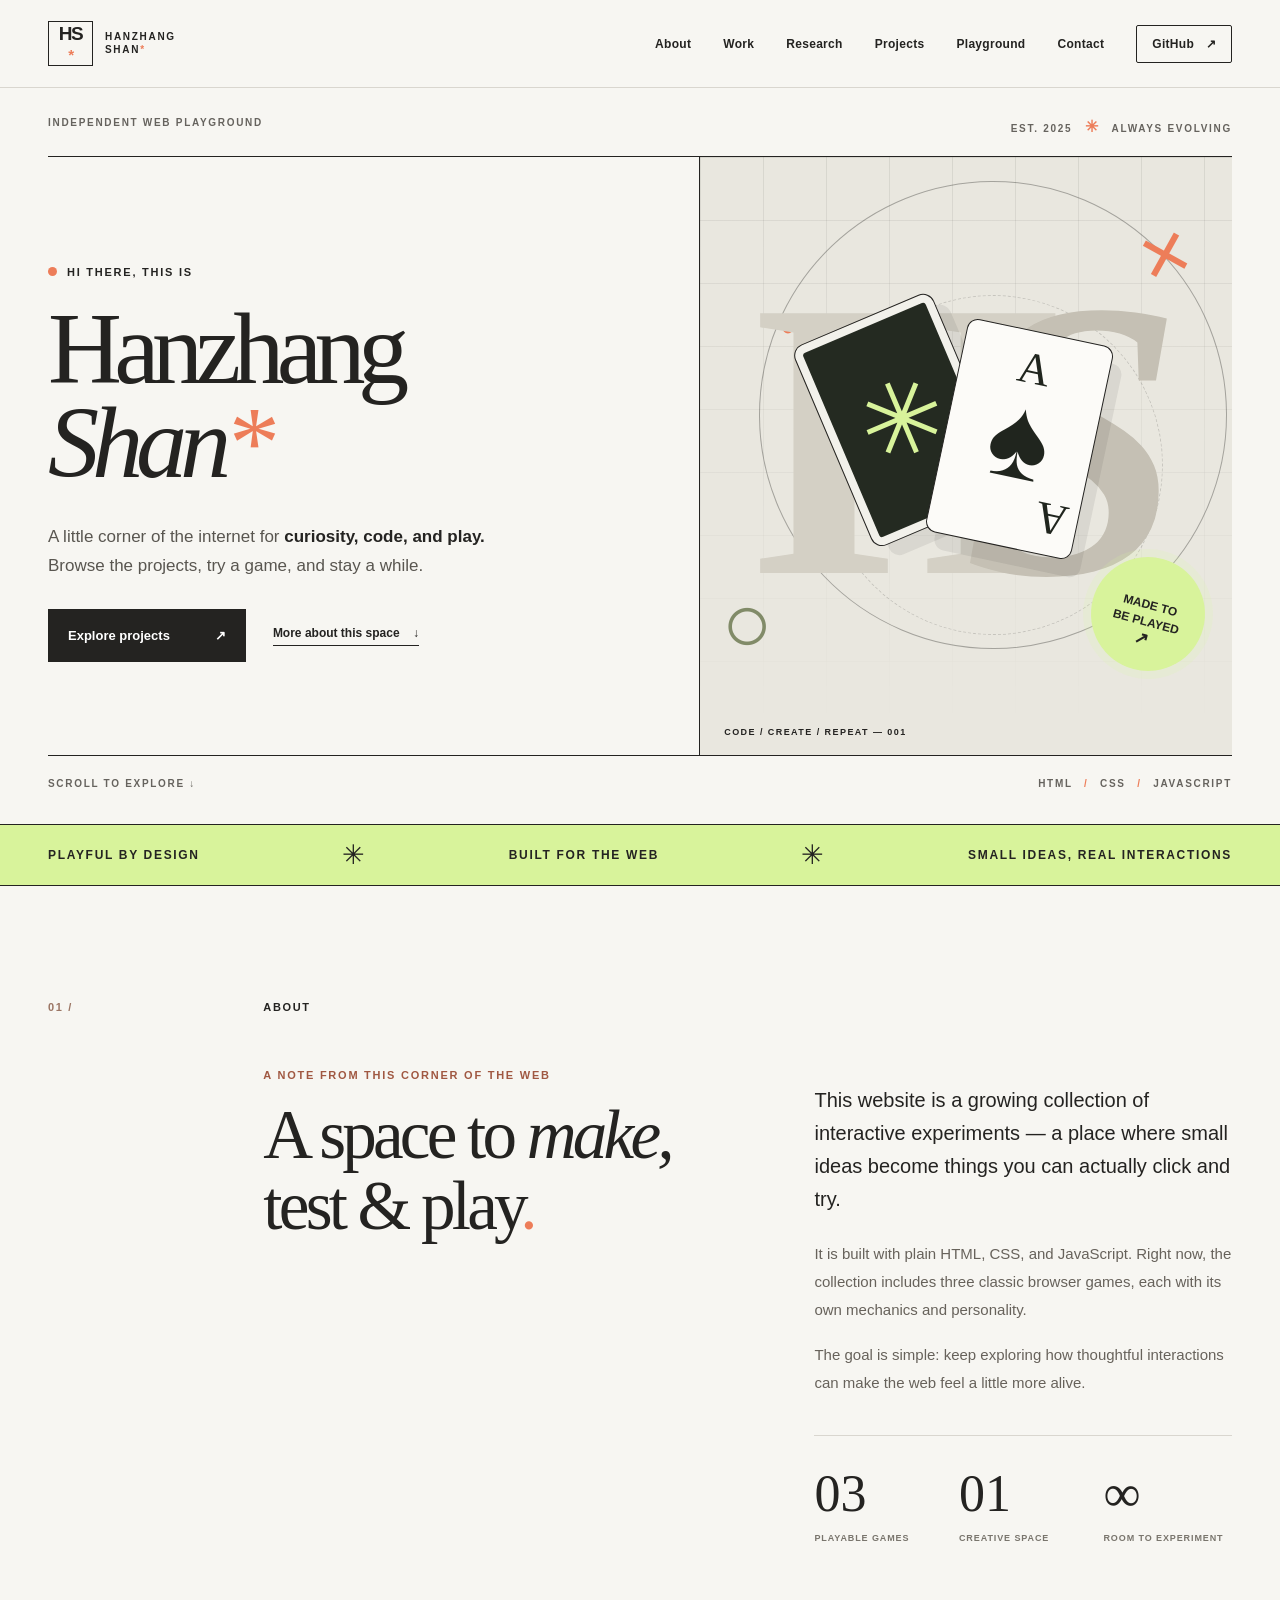
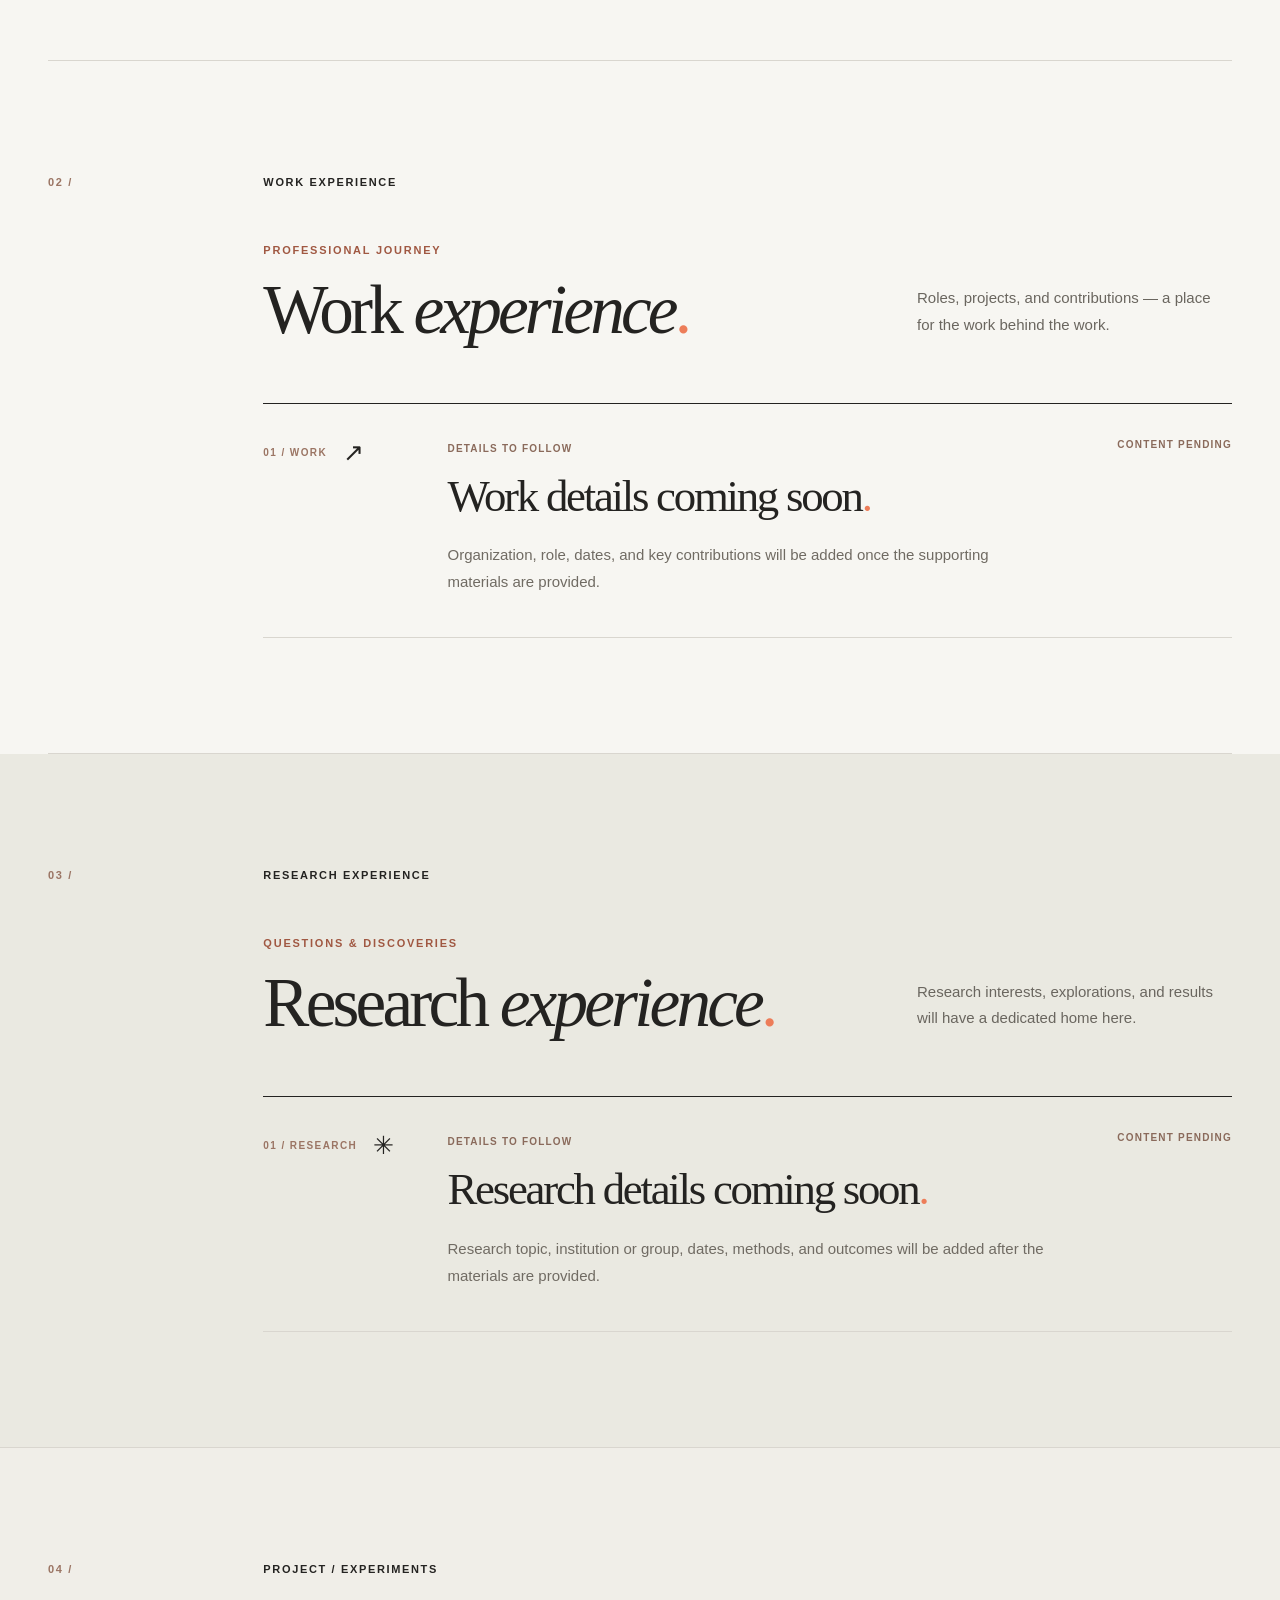
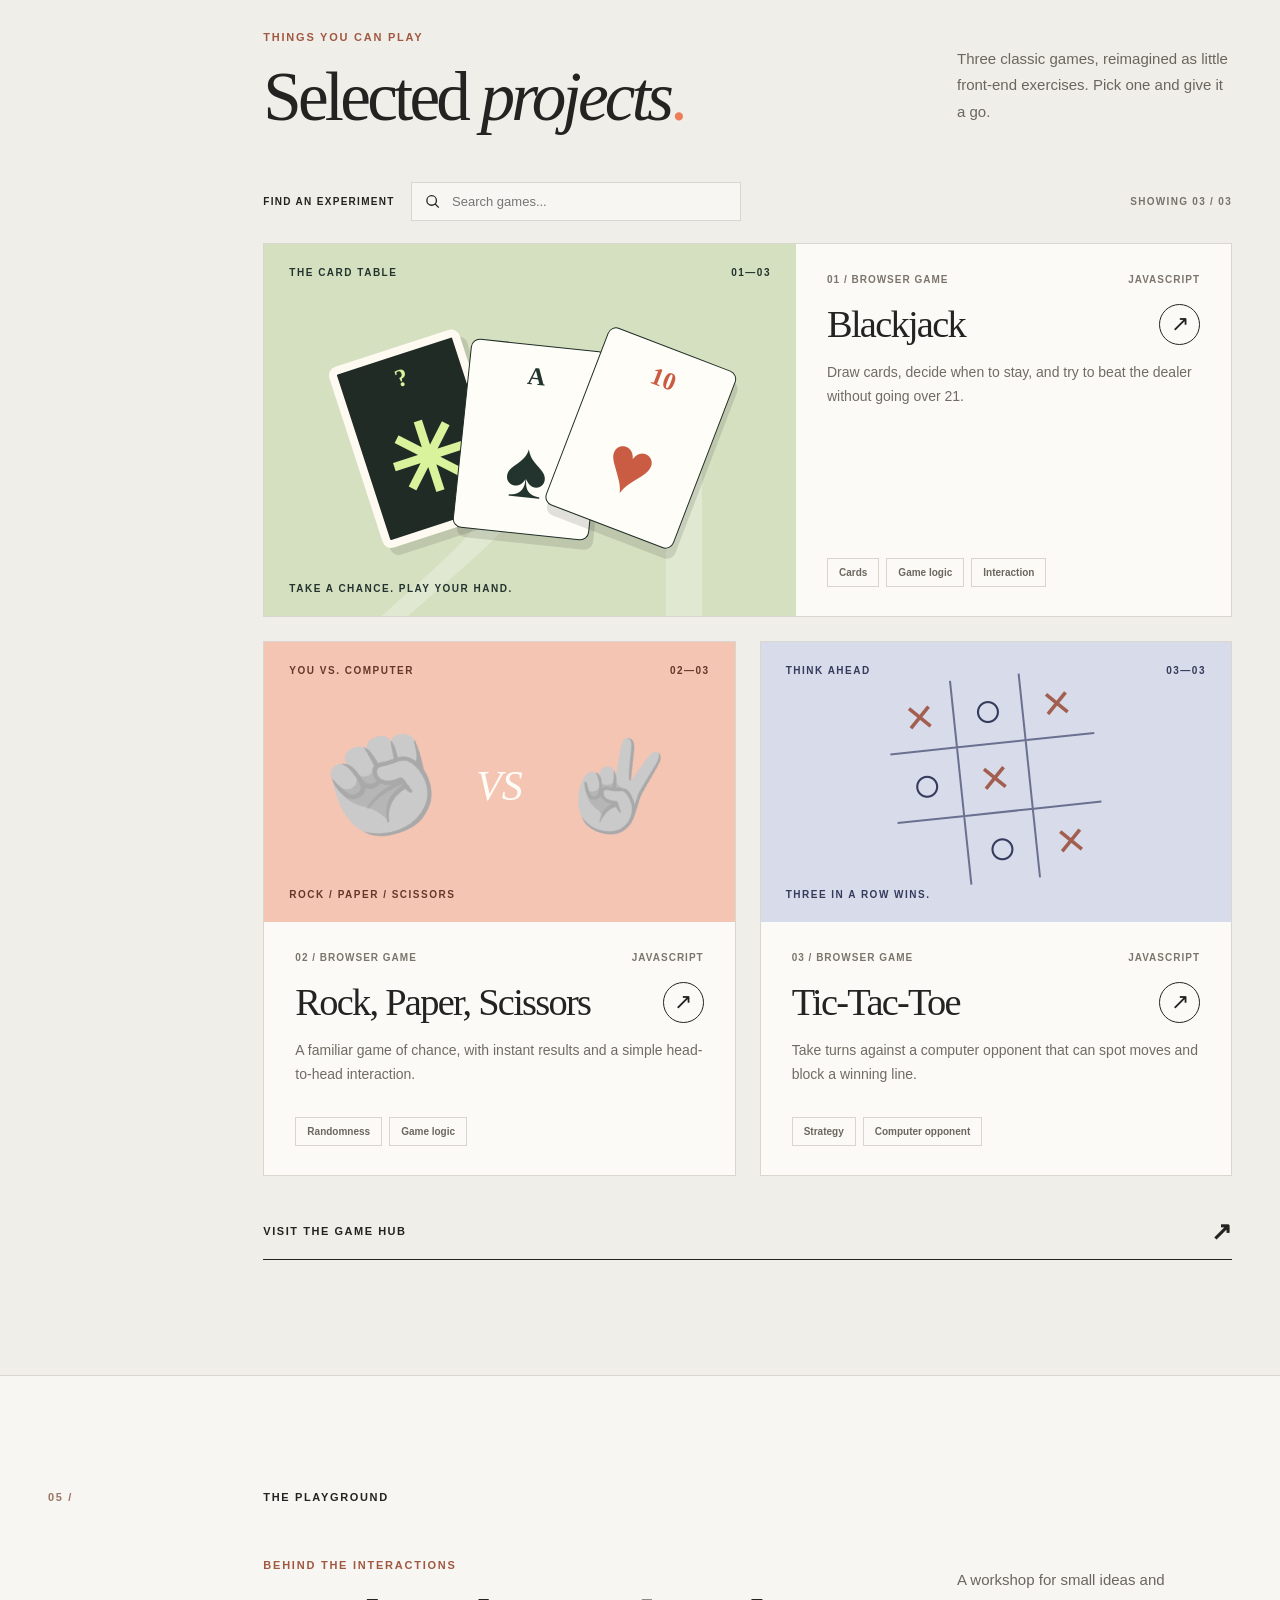
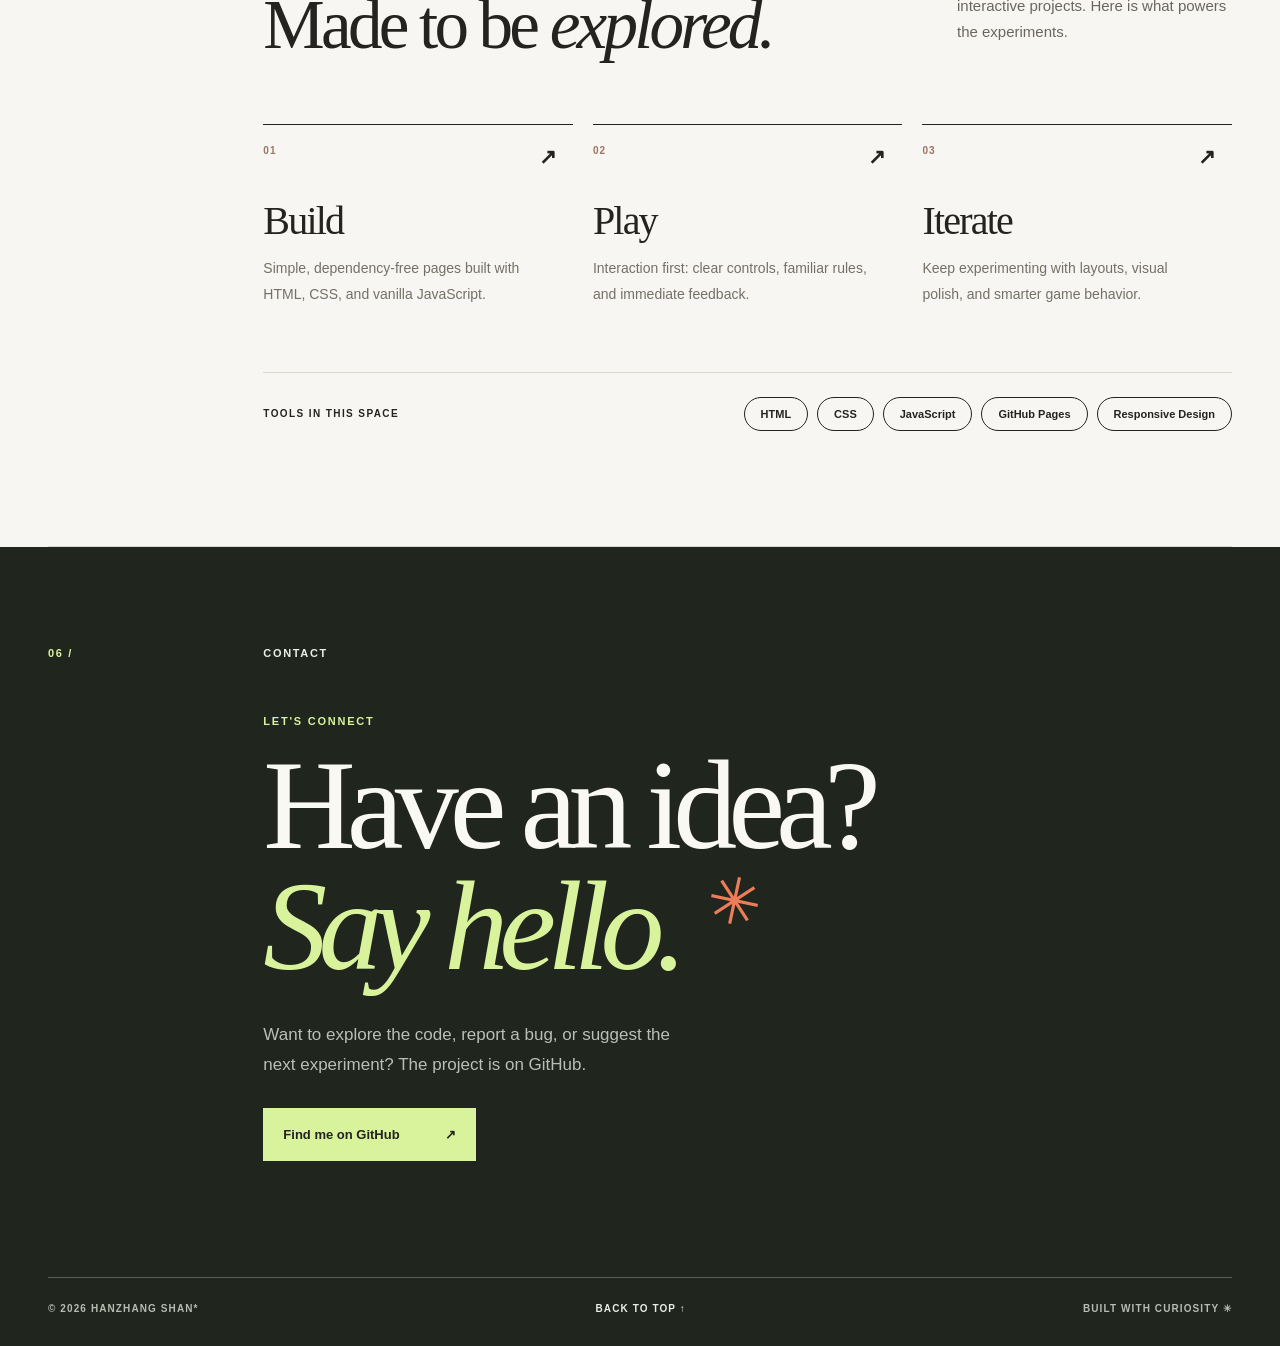
==== index.html @ cda12ad8 "Add files via upload" ====
<!DOCTYPE html>
<html lang="en">
<head>
  <meta charset="UTF-8">
  <meta name="viewport" content="width=device-width, initial-scale=1">
  <meta name="theme-color" content="#f7f6f2">
  <meta name="description" content="Hanzhang Shan* personal website: browser games, interactive experiments, and front-end projects built with HTML, CSS, and JavaScript.">
  <title>Hanzhang Shan* — Portfolio & Playground</title>
  <link rel="stylesheet" href="./index.css">
  <script src="./index.js" defer></script>
</head>
<body>
  <a class="skip-link" href="#main">Skip to content</a>
  <header class="site-header" id="top">
    <div class="container header-inner">
      <a class="brand" href="#top" aria-label="Hanzhang Shan*, back to top">
        <span class="brand-mark" aria-hidden="true">HS<span class="mark-dot">*</span></span>
        <span class="brand-name">HANZHANG<br>SHAN<span class="mark-dot">*</span></span>
      </a>
      <button class="menu-button" type="button" aria-label="Open navigation" aria-controls="site-nav" aria-expanded="false">
        <span></span><span></span>
      </button>
      <nav class="site-nav" id="site-nav" aria-label="Main navigation">
        <a href="#about">About</a>
        <a href="#work-experience">Work</a>
        <a href="#research-experience">Research</a>
        <a href="#projects">Projects</a>
        <a href="#playground">Playground</a>
        <a href="#contact">Contact</a>
        <a class="nav-external" href="https://github.com/SokachCarpediem/Main" target="_blank" rel="noopener noreferrer">GitHub <span aria-hidden="true">↗</span></a>
      </nav>
    </div>
  </header>

  <main id="main">
    <section class="hero container" aria-labelledby="hero-title">
      <div class="hero-topline"><span>INDEPENDENT WEB PLAYGROUND</span><span>EST. 2025 <span class="tiny-star" aria-hidden="true">✳</span> ALWAYS EVOLVING</span></div>
      <div class="hero-grid">
        <div class="hero-copy">
          <p class="eyebrow"><span class="status-dot" aria-hidden="true"></span> HI THERE, THIS IS</p>
          <h1 id="hero-title"><span>Hanzhang</span><em>Shan<span class="period">*</span></em></h1>
          <p class="hero-description">A little corner of the internet for <strong>curiosity, code, and play.</strong> Browse the projects, try a game, and stay a while.</p>
          <div class="hero-actions"><a class="button button-dark" href="#projects">Explore projects <span aria-hidden="true">↗</span></a><a class="text-link" href="#about">More about this space <span aria-hidden="true">↓</span></a></div>
        </div>
        <div class="hero-art" aria-label="Abstract illustration featuring playing cards and tic-tac-toe symbols" role="img">
          <div class="art-grid" aria-hidden="true"></div>
          <div class="art-orbit art-orbit-one" aria-hidden="true"></div>
          <div class="art-orbit art-orbit-two" aria-hidden="true"></div>
          <div class="art-big-letter" aria-hidden="true">H<span>S</span></div>
          <div class="art-card art-card-back" aria-hidden="true"><span>✳</span></div>
          <div class="art-card art-card-front" aria-hidden="true"><span>A</span><span>♠</span><span>A</span></div>
          <span class="art-x" aria-hidden="true">×</span><span class="art-o" aria-hidden="true">○</span>
          <div class="art-sticker" aria-hidden="true">MADE TO<br>BE PLAYED <span>↗</span></div>
          <div class="art-bottom-label" aria-hidden="true">CODE / CREATE / REPEAT — 001</div>
        </div>
      </div>
      <div class="hero-footer"><span>SCROLL TO EXPLORE <span aria-hidden="true">↓</span></span><span>HTML <span class="separator">/</span> CSS <span class="separator">/</span> JAVASCRIPT</span></div>
    </section>

    <div class="ticker" aria-hidden="true"><div class="container ticker-inner"><span>PLAYFUL BY DESIGN</span><span class="ticker-flower">✳</span><span>BUILT FOR THE WEB</span><span class="ticker-flower">✳</span><span>SMALL IDEAS, REAL INTERACTIONS</span></div></div>

    <section class="section container about-section" id="about" aria-labelledby="about-heading">
      <div class="section-label"><span class="section-number">01 /</span><span>ABOUT</span></div>
      <div class="section-content about-grid">
        <div>
          <p class="section-kicker">A NOTE FROM THIS CORNER OF THE WEB</p>
          <h2 id="about-heading" class="section-heading">A space to <em>make,</em><br>test &amp; play<span class="period">.</span></h2>
        </div>
        <div class="about-body">
          <p class="lead">This website is a growing collection of interactive experiments — a place where small ideas become things you can actually click and try.</p>
          <p>It is built with plain HTML, CSS, and JavaScript. Right now, the collection includes three classic browser games, each with its own mechanics and personality.</p>
          <p>The goal is simple: keep exploring how thoughtful interactions can make the web feel a little more alive.</p>
          <div class="about-facts" aria-label="Project facts"><div><strong>03</strong><span>PLAYABLE GAMES</span></div><div><strong>01</strong><span>CREATIVE SPACE</span></div><div><strong>∞</strong><span>ROOM TO EXPERIMENT</span></div></div>
        </div>
      </div>
    </section>


    <!-- WORK EXPERIENCE: replace the placeholder with verified entries after materials arrive. -->
    <section class="section container experience-section" id="work-experience" aria-labelledby="work-experience-heading">
      <div class="section-label"><span class="section-number">02 /</span><span>WORK EXPERIENCE</span></div>
      <div class="section-content">
        <div class="experience-intro">
          <div>
            <p class="section-kicker">PROFESSIONAL JOURNEY</p>
            <h2 id="work-experience-heading" class="section-heading">Work <em>experience</em><span class="period">.</span></h2>
          </div>
          <p>Roles, projects, and contributions — a place for the work behind the work.</p>
        </div>
        <div class="experience-list">
          <article class="experience-entry is-placeholder">
            <div class="experience-index"><span>01 / WORK</span><span class="experience-symbol" aria-hidden="true">↗</span></div>
            <div class="experience-detail"><span class="experience-status">DETAILS TO FOLLOW</span><h3>Work details coming soon<span class="period">.</span></h3><p>Organization, role, dates, and key contributions will be added once the supporting materials are provided.</p></div>
            <span class="experience-note">CONTENT PENDING</span>
          </article>
        </div>
      </div>
    </section>

    <!-- RESEARCH EXPERIENCE: replace the placeholder with verified entries after materials arrive. -->
    <section class="section research-section" id="research-experience" aria-labelledby="research-experience-heading">
      <div class="container">
        <div class="section-label"><span class="section-number">03 /</span><span>RESEARCH EXPERIENCE</span></div>
        <div class="section-content">
          <div class="experience-intro">
            <div>
              <p class="section-kicker">QUESTIONS &amp; DISCOVERIES</p>
              <h2 id="research-experience-heading" class="section-heading">Research <em>experience</em><span class="period">.</span></h2>
            </div>
            <p>Research interests, explorations, and results will have a dedicated home here.</p>
          </div>
          <div class="experience-list">
            <article class="experience-entry is-placeholder">
              <div class="experience-index"><span>01 / RESEARCH</span><span class="experience-symbol" aria-hidden="true">✳</span></div>
              <div class="experience-detail"><span class="experience-status">DETAILS TO FOLLOW</span><h3>Research details coming soon<span class="period">.</span></h3><p>Research topic, institution or group, dates, methods, and outcomes will be added after the materials are provided.</p></div>
              <span class="experience-note">CONTENT PENDING</span>
            </article>
          </div>
        </div>
      </div>
    </section>

    <section class="section projects-section" id="projects" aria-labelledby="projects-heading">
      <div class="container">
        <div class="section-label"><span class="section-number">04 /</span><span>PROJECT / EXPERIMENTS</span></div>
        <div class="section-content">
          <div class="projects-intro"><div><p class="section-kicker">THINGS YOU CAN PLAY</p><h2 id="projects-heading" class="section-heading">Selected <em>projects</em><span class="period">.</span></h2></div><p>Three classic games, reimagined as little front-end exercises. Pick one and give it a go.</p></div>
          <div class="project-tools"><label for="project-search">FIND AN EXPERIMENT</label><div class="search-control"><svg viewBox="0 0 24 24" width="19" height="19" fill="none" stroke="currentColor" stroke-width="1.8" aria-hidden="true"><circle cx="10.6" cy="10.6" r="6.6"/><path d="m15.5 15.5 5 5"/></svg><input id="project-search" type="search" placeholder="Search games..." autocomplete="off"></div><span class="project-count" id="project-count" role="status" aria-live="polite">SHOWING 03 / 03</span></div>
          <div class="project-grid" id="project-grid">
            <article class="project-card project-card-feature" data-search="blackjack black jack cards casino twenty one 21 hit stay">
              <a href="./Game_1.html" class="project-preview blackjack-preview" aria-label="Play Blackjack">
                <div class="preview-topline"><span>THE CARD TABLE</span><span>01—03</span></div>
                <div class="playing-cards"><div class="playing-card card-dark"><span>?</span><span>✳</span></div><div class="playing-card card-white"><span>A</span><span>♠</span></div><div class="playing-card card-white card-red"><span>10</span><span>♥</span></div></div>
                <span class="preview-watermark" aria-hidden="true">21</span><span class="preview-bottom">TAKE A CHANCE. PLAY YOUR HAND.</span>
              </a>
              <div class="project-info"><div class="project-meta"><span>01 / BROWSER GAME</span><span>JAVASCRIPT</span></div><div class="project-title-row"><h3>Blackjack</h3><a href="./Game_1.html" class="circle-arrow" aria-label="Open Blackjack">↗</a></div><p>Draw cards, decide when to stay, and try to beat the dealer without going over 21.</p><div class="tags"><span>Cards</span><span>Game logic</span><span>Interaction</span></div></div>
            </article>
            <article class="project-card" data-search="rock paper scissors rps hand gesture chance cpu">
              <a href="./Game_2.html" class="project-preview rps-preview" aria-label="Play Rock Paper Scissors"><div class="preview-topline"><span>YOU VS. COMPUTER</span><span>02—03</span></div><div class="rps-stage"><span class="rps-rock">✊</span><span class="rps-versus">VS</span><span class="rps-scissors">✌️</span></div><span class="preview-bottom">ROCK / PAPER / SCISSORS</span></a>
              <div class="project-info"><div class="project-meta"><span>02 / BROWSER GAME</span><span>JAVASCRIPT</span></div><div class="project-title-row"><h3>Rock, Paper, Scissors</h3><a href="./Game_2.html" class="circle-arrow" aria-label="Open Rock Paper Scissors">↗</a></div><p>A familiar game of chance, with instant results and a simple head-to-head interaction.</p><div class="tags"><span>Randomness</span><span>Game logic</span></div></div>
            </article>
            <article class="project-card" data-search="tic tac toe tictactoe noughts crosses x o grid robot ai strategy">
              <a href="./Game_3.html" class="project-preview ttt-preview" aria-label="Play Tic Tac Toe"><div class="preview-topline"><span>THINK AHEAD</span><span>03—03</span></div><div class="ttt-stage" aria-hidden="true"><span>×</span><span>○</span><span>×</span><span>○</span><span>×</span><span></span><span></span><span>○</span><span>×</span></div><span class="preview-bottom">THREE IN A ROW WINS.</span></a>
              <div class="project-info"><div class="project-meta"><span>03 / BROWSER GAME</span><span>JAVASCRIPT</span></div><div class="project-title-row"><h3>Tic-Tac-Toe</h3><a href="./Game_3.html" class="circle-arrow" aria-label="Open Tic Tac Toe">↗</a></div><p>Take turns against a computer opponent that can spot moves and block a winning line.</p><div class="tags"><span>Strategy</span><span>Computer opponent</span></div></div>
            </article>
          </div>
          <p id="no-results" class="no-results" hidden>No games matched that search. Try “cards”, “rock”, or “tic tac toe”.</p>
          <a href="./Game_Main.html" class="all-games-link">VISIT THE GAME HUB <span aria-hidden="true">↗</span></a>
        </div>
      </div>
    </section>

    <section class="section container process-section" id="playground" aria-labelledby="playground-heading">
      <div class="section-label"><span class="section-number">05 /</span><span>THE PLAYGROUND</span></div>
      <div class="section-content">
        <div class="process-top"><div><p class="section-kicker">BEHIND THE INTERACTIONS</p><h2 id="playground-heading" class="section-heading">Made to be <em>explored.</em></h2></div><p>A workshop for small ideas and interactive projects. Here is what powers the experiments.</p></div>
        <div class="process-grid"><div class="process-item"><span class="process-index">01 <span aria-hidden="true">↗</span></span><h3>Build</h3><p>Simple, dependency-free pages built with HTML, CSS, and vanilla JavaScript.</p></div><div class="process-item"><span class="process-index">02 <span aria-hidden="true">↗</span></span><h3>Play</h3><p>Interaction first: clear controls, familiar rules, and immediate feedback.</p></div><div class="process-item"><span class="process-index">03 <span aria-hidden="true">↗</span></span><h3>Iterate</h3><p>Keep experimenting with layouts, visual polish, and smarter game behavior.</p></div></div>
        <div class="toolkit"><span>TOOLS IN THIS SPACE</span><div class="toolkit-tags"><span>HTML</span><span>CSS</span><span>JavaScript</span><span>GitHub Pages</span><span>Responsive Design</span></div></div>
      </div>
    </section>

    <section class="contact-section" id="contact" aria-labelledby="contact-heading"><div class="container contact-inner"><div class="section-label section-label-light"><span class="section-number">06 /</span><span>CONTACT</span></div><div class="section-content"><p class="section-kicker">LET'S CONNECT</p><h2 id="contact-heading">Have an idea?<br><em>Say hello.</em><span class="contact-spark" aria-hidden="true">✳</span></h2><p>Want to explore the code, report a bug, or suggest the next experiment? The project is on GitHub.</p><a class="button button-light" href="https://github.com/SokachCarpediem/Main" target="_blank" rel="noopener noreferrer">Find me on GitHub <span aria-hidden="true">↗</span></a></div><div class="contact-bottom"><span>© <span id="year">2026</span> HANZHANG SHAN*</span><a href="#top">BACK TO TOP ↑</a><span>BUILT WITH CURIOSITY ✳</span></div></div></section>
  </main>
</body>
</html>
---- index.css ----
:root{--paper:#f7f6f2;--ink:#242321;--muted:#74716b;--line:#d9d6cf;--orange:#ed7d59;--lime:#d8f39b;--dark:#20251e;--serif:Georgia,'Times New Roman',serif;--sans:Arial,Helvetica,sans-serif}
*{box-sizing:border-box}
html{scroll-behavior:smooth;scroll-padding-top:100px}
body{margin:0;background:var(--paper);color:var(--ink);font-family:var(--sans);-webkit-font-smoothing:antialiased}
a{color:inherit}button,input{font:inherit}button{cursor:pointer}
::selection{background:var(--lime);color:var(--ink)}
:focus-visible{outline:3px solid var(--orange);outline-offset:4px}
.container{width:min(100% - 96px,1320px);margin-inline:auto}
.skip-link{position:fixed;top:0;left:12px;background:var(--dark);color:#fff;padding:12px 18px;transform:translateY(-110%);z-index:1000}.skip-link:focus{transform:translateY(8px)}
.site-header{position:sticky;top:0;z-index:100;background:rgba(247,246,242,.95);border-bottom:1px solid var(--line);backdrop-filter:blur(16px)}
.header-inner{min-height:87px;display:flex;align-items:center;justify-content:space-between;gap:32px}
.brand{text-decoration:none;display:flex;align-items:center;gap:12px;flex-shrink:0}
.brand-mark{width:45px;height:45px;border:1.5px solid var(--ink);display:grid;place-items:center;font-weight:900;letter-spacing:-.1em;font-size:19px}.mark-dot{color:var(--orange)}
.brand-name{font-size:10px;line-height:1.25;letter-spacing:.17em;font-weight:800}
.site-nav{display:flex;align-items:center;gap:clamp(14px,2.5vw,38px)}
.site-nav a{text-decoration:none;font-size:12px;font-weight:700;letter-spacing:.025em;transition:color .2s}.site-nav a:hover{color:#b9583a}
.site-nav .nav-external{border:1px solid var(--ink);padding:11px 15px;border-radius:2px}.nav-external span{padding-left:8px}
.menu-button{display:none}
.hero{padding-top:24px}.hero-topline,.hero-footer{display:flex;justify-content:space-between;gap:20px;color:#66635e;letter-spacing:.17em;font-size:10px;font-weight:800}
.hero-topline{padding:5px 0 20px}.tiny-star{color:var(--orange);font-size:16px;margin:0 8px}
.hero-grid{display:grid;grid-template-columns:55% 45%;min-height:600px;border-top:1px solid var(--ink);border-bottom:1px solid var(--ink)}
.hero-copy{padding:76px 26px 60px 0;display:flex;flex-direction:column;align-items:flex-start;justify-content:center}
.eyebrow,.section-kicker{font-size:11px;font-weight:800;letter-spacing:.16em;margin:0 0 24px}.eyebrow{display:flex;gap:10px;align-items:center}.status-dot{width:9px;height:9px;background:var(--orange);border-radius:50%}
.hero h1{font-size:clamp(76px,9.1vw,147px);font-weight:500;line-height:.84;letter-spacing:-.085em;margin:0 0 33px;font-family:var(--serif)}
.hero h1 > span,.hero h1 > em{display:block}.hero h1 em .period{display:inline}.hero h1 em{font-weight:400;letter-spacing:-.08em}.title-outline{color:transparent;-webkit-text-stroke:1.8px var(--ink)}.period{color:var(--orange)}
.hero-description{max-width:465px;font-size:17px;line-height:1.68;color:#595650;margin:0 0 29px}.hero-description strong{color:var(--ink);font-weight:700}
.hero-actions{display:flex;align-items:center;gap:27px;flex-wrap:wrap}.button{text-decoration:none;display:inline-flex;align-items:center;justify-content:space-between;gap:45px;font-weight:700;font-size:13px;padding:17px 20px;min-height:53px;transition:transform .2s,background .2s}.button:hover{transform:translateY(-3px)}.button-dark{background:var(--ink);color:#fff}.button-dark:hover{background:#464136}.text-link{text-decoration:none;font-size:12px;font-weight:800;border-bottom:1px solid var(--ink);padding-bottom:5px;white-space:nowrap}.text-link span{margin-left:10px}
.hero-art{position:relative;overflow:hidden;min-height:550px;background:#e9e7df;border-left:1px solid var(--ink)}
.art-grid{position:absolute;inset:0;background-image:linear-gradient(to right,rgba(36,35,33,.085) 1px,transparent 1px),linear-gradient(to bottom,rgba(36,35,33,.085) 1px,transparent 1px);background-size:63px 63px;mask-image:linear-gradient(to bottom,#000,transparent 95%)}
.art-orbit{position:absolute;border:1px solid rgba(36,35,33,.35);border-radius:50%;width:88%;aspect-ratio:1;top:4%;left:11%;transform:rotate(-22deg)}.art-orbit-one:before{content:'';position:absolute;width:11px;height:11px;top:15%;left:15%;background:var(--orange);border-radius:50%}.art-orbit-two{width:64%;top:23%;left:23%;border-style:dashed;opacity:.5}
.art-big-letter{position:absolute;top:14%;left:10%;font-family:var(--serif);font-size:clamp(215px,31vw,465px);font-weight:700;letter-spacing:-.25em;color:#d4d0c5;white-space:nowrap;line-height:1}.art-big-letter span{font-style:italic;color:#c5c0b4}
.art-card{position:absolute;width:28%;aspect-ratio: .69;border-radius:11px;box-shadow:12px 16px 0 rgba(36,35,33,.08);display:flex;flex-direction:column;align-items:center;justify-content:space-around}.art-card-back{background:#242a21;color:var(--lime);top:26%;left:24%;transform:rotate(-23deg);border:8px solid #f2f1eb;outline:1px solid var(--ink)}.art-card-back span{font-size:clamp(55px,8vw,115px)}.art-card-front{background:#fcfbf8;border:1px solid var(--ink);top:29%;left:46%;transform:rotate(12deg);color:#20251e;font-family:var(--serif);font-size:clamp(24px,3.5vw,48px);padding:10px}.art-card-front span:nth-child(2){font-size:clamp(65px,9vw,132px);line-height:.8}.art-card-front span:last-child{align-self:flex-end;transform:rotate(180deg)}
.art-x,.art-o{position:absolute;font-size:85px;font-weight:200;line-height:1}.art-x{top:9%;right:8%;color:var(--orange);transform:rotate(-16deg)}.art-o{bottom:15%;left:4%;color:#818b68}.art-sticker{position:absolute;right:5%;bottom:14%;width:114px;height:114px;background:var(--lime);border-radius:50%;display:flex;align-items:center;justify-content:center;transform:rotate(15deg);font-weight:900;line-height:1.4;font-size:12px;text-align:center;box-shadow:0 0 0 8px rgba(216,243,155,.15)}.art-sticker span{position:absolute;bottom:19px;font-size:17px}.art-bottom-label{position:absolute;bottom:18px;left:24px;font-size:9px;font-weight:800;letter-spacing:.16em}
.hero-footer{padding:22px 0 35px}.separator{padding:0 7px;color:var(--orange)}
.ticker{background:var(--lime);border-block:1px solid var(--ink)}.ticker-inner{min-height:60px;display:flex;align-items:center;justify-content:space-between;gap:10px;font-size:12px;letter-spacing:.14em;font-weight:900}.ticker-flower{font-size:27px;font-weight:400}
.section{padding-top:115px;padding-bottom:115px;border-bottom:1px solid var(--line);scroll-margin-top:88px}.section-label{display:grid;grid-template-columns:16.5% 1fr;gap:20px;font-size:11px;font-weight:800;letter-spacing:.15em;margin-bottom:56px}.section-number{color:#9b7564}.section-content{margin-left:calc(16.5% + 20px)}.section-heading{font-family:var(--serif);font-size:clamp(49px,5.4vw,86px);font-weight:400;letter-spacing:-.055em;line-height:1.03;margin:0}.section-heading em{font-weight:400}.section-kicker{color:#a05842;margin-bottom:18px}
.about-grid{display:grid;grid-template-columns:1.05fr .95fr;gap:clamp(40px,7vw,115px)}.about-body{padding-top:15px}.about-body p{font-size:15px;color:#67625b;line-height:1.85;max-width:520px;margin:0 0 18px}.about-body .lead{font-size:20px;color:var(--ink);line-height:1.65;margin-bottom:24px}
.about-facts{display:grid;grid-template-columns:repeat(3,1fr);gap:16px;padding-top:32px;margin-top:38px;border-top:1px solid var(--line)}.about-facts div{display:flex;flex-direction:column;gap:12px}.about-facts strong{font-family:var(--serif);font-size:52px;font-weight:400;line-height:1}.about-facts span{font-size:9px;letter-spacing:.1em;line-height:1.45;font-weight:800;color:#79756d}
.projects-section{background:#f0eee8}.projects-intro,.process-top{display:flex;justify-content:space-between;align-items:end;gap:32px}.projects-intro>p,.process-top>p{max-width:275px;font-size:15px;line-height:1.75;color:#6a665f;margin:0 0 7px}
.project-tools{display:flex;align-items:center;gap:16px;margin:50px 0 22px}.project-tools label{font-weight:800;font-size:10px;letter-spacing:.13em;white-space:nowrap}.search-control{border:1px solid var(--line);background:var(--paper);display:flex;align-items:center;gap:9px;padding:9px 12px;max-width:330px;flex:1}.search-control input{width:100%;border:0;outline:0;background:transparent;font-size:13px;min-width:0}.search-control:focus-within{outline:2px solid var(--orange);outline-offset:1px}.project-count{margin-left:auto;font-size:10px;font-weight:800;letter-spacing:.13em;white-space:nowrap;color:#77736c}
.project-grid{display:grid;grid-template-columns:repeat(2,minmax(0,1fr));gap:24px}.project-card{background:#fbfaf7;border:1px solid var(--line);min-width:0;transition:transform .25s,box-shadow .25s}.project-card:hover{transform:translateY(-5px);box-shadow:0 16px 35px rgba(37,36,34,.09)}.project-card[hidden]{display:none!important}.project-card-feature{grid-column:1/-1;display:grid;grid-template-columns:1.1fr .9fr}.project-preview{position:relative;display:block;overflow:hidden;min-height:280px;text-decoration:none}.project-card-feature .project-preview{min-height:372px}.preview-topline,.preview-bottom{position:absolute;z-index:2;left:25px;right:25px;font-size:10px;letter-spacing:.15em;font-weight:800;display:flex;justify-content:space-between}.preview-topline{top:23px}.preview-bottom{bottom:22px;display:block}
.blackjack-preview{background:#d5e0c1;color:#23342e}.playing-cards{position:absolute;display:flex;left:50%;top:50%;transform:translate(-50%,-45%);z-index:1}.playing-card{width:137px;height:190px;background:#fffdf7;border:1px solid #1e2d25;border-radius:9px;box-shadow:5px 9px 0 rgba(36,35,33,.13);display:flex;flex-direction:column;align-items:center;justify-content:space-around;font-family:var(--serif);font-weight:800;font-size:25px}.playing-card span:nth-child(2){font-size:80px}.card-dark{background:#202b26;color:var(--lime);transform:rotate(-18deg) translate(27px,8px);border:8px solid #fffaf1}.card-dark span:nth-child(2){font-size:95px}.card-white{transform:rotate(6deg)}.card-red{transform:rotate(21deg) translate(-25px,8px);color:#c95c43}.preview-watermark{position:absolute;right:2%;bottom:-29%;font-family:var(--serif);font-size:430px;color:rgba(255,255,255,.25);line-height:1}
.rps-preview{background:#f5c5b3;color:#663729}.rps-stage{position:absolute;top:50%;left:50%;transform:translate(-50%,-46%);width:82%;display:flex;align-items:center;justify-content:space-around}.rps-rock,.rps-scissors{font-size:clamp(60px,7vw,105px);filter:grayscale(1);transform:rotate(-16deg)}.rps-scissors{transform:rotate(15deg)}.rps-versus{font-family:var(--serif);font-size:42px;font-style:italic;color:#fffdf7}
.ttt-preview{background:#d8dbe9;color:#353b5c}.ttt-stage{position:absolute;top:49%;left:50%;transform:translate(-50%,-50%) rotate(-6deg);display:grid;grid-template-columns:repeat(3,1fr);grid-template-rows:repeat(3,1fr);width:205px;height:205px}.ttt-stage span{display:grid;place-items:center;font-size:50px;line-height:1;font-family:var(--sans);font-weight:200}.ttt-stage span:not(:nth-child(3n)){border-right:2px solid #6a7190}.ttt-stage span:nth-child(-n+6){border-bottom:2px solid #6a7190}.ttt-stage span:nth-child(odd){color:#a25f50}
.project-info{padding:30px 31px 29px;display:flex;flex-direction:column}.project-meta{display:flex;justify-content:space-between;gap:10px;color:#7b756b;font-size:10px;letter-spacing:.1em;font-weight:800}.project-title-row{display:flex;align-items:center;justify-content:space-between;gap:12px;margin:18px 0 14px}.project-title-row h3{font-family:var(--serif);font-weight:400;letter-spacing:-.045em;line-height:1.12;font-size:clamp(31px,3vw,46px);margin:0}.circle-arrow{width:41px;height:41px;border:1px solid var(--ink);border-radius:50%;display:grid;place-items:center;font-size:22px;text-decoration:none;flex-shrink:0;transition:background .2s,color .2s}.circle-arrow:hover{background:var(--ink);color:#fff}.project-info p{font-size:14px;line-height:1.75;color:#706b63;margin:0 0 30px;max-width:420px}.tags{display:flex;flex-wrap:wrap;gap:7px;margin-top:auto}.tags span{border:1px solid #d9d5cc;padding:8px 11px;font-size:10px;font-weight:700;color:#6b665e}.no-results{padding:38px;border:1px dashed #aaa39a;text-align:center;color:#615c54}.all-games-link{display:flex;align-items:center;justify-content:space-between;text-decoration:none;border-bottom:1px solid var(--ink);margin-top:28px;padding:13px 0;font-size:11px;letter-spacing:.14em;font-weight:900}.all-games-link span{font-size:25px;letter-spacing:0}.all-games-link:hover{color:#b9583a}
.process-section{padding-bottom:115px}.process-top{align-items:center}.process-grid{display:grid;grid-template-columns:repeat(3,1fr);gap:20px;margin-top:64px}.process-item{border-top:1px solid var(--ink);padding:20px 15px 0 0}.process-index{display:flex;justify-content:space-between;font-size:10px;letter-spacing:.1em;font-weight:800;color:#9b7564}.process-index span{font-size:21px;color:var(--ink)}.process-item h3{font-family:var(--serif);font-size:40px;font-weight:400;letter-spacing:-.045em;margin:28px 0 12px}.process-item p{font-size:14px;line-height:1.85;color:#747067;max-width:285px;margin:0}.toolkit{border-top:1px solid var(--line);margin-top:64px;padding-top:24px;display:flex;align-items:start;justify-content:space-between;gap:24px}.toolkit>span{font-size:10px;letter-spacing:.14em;font-weight:800;white-space:nowrap;padding-top:11px}.toolkit-tags{display:flex;gap:9px;flex-wrap:wrap;justify-content:flex-end}.toolkit-tags span{border:1px solid var(--ink);border-radius:40px;padding:10px 16px;font-size:11px;font-weight:800}
.contact-section{background:var(--dark);color:#f9f8f2;scroll-margin-top:88px}.contact-inner{padding-top:100px}.section-label-light{color:#ecefe7}.section-label-light .section-number{color:var(--lime)}.contact-section .section-kicker{color:var(--lime)}.contact-section h2{font-family:var(--serif);font-size:clamp(76px,10vw,156px);line-height:.95;letter-spacing:-.07em;font-weight:400;margin:0 0 32px;position:relative}.contact-section h2 em{color:var(--lime);font-weight:400}.contact-spark{position:absolute;font-family:var(--sans);font-size:65px;font-weight:200;color:var(--orange);transform:rotate(12deg);margin:4px 0 0 28px}.contact-section .section-content>p:not(.section-kicker){font-size:17px;line-height:1.75;color:#bbbfb3;max-width:440px;margin:0 0 28px}.button-light{background:var(--lime);color:var(--ink)}.button-light:hover{background:#edf7d2}.contact-bottom{margin-top:116px;border-top:1px solid rgba(255,255,255,.25);display:flex;justify-content:space-between;gap:20px;padding:25px 0 32px;font-size:10px;letter-spacing:.11em;font-weight:700;color:#b7bcb0}.contact-bottom a{text-decoration:none;color:#e9eee1}.contact-bottom a:hover{color:var(--lime)}
@media(max-width:1100px){.container{width:min(100% - 64px,1320px)}.hero h1{font-size:clamp(67px,9vw,105px)}.hero-grid{min-height:520px}.hero-art{min-height:500px}.section-content{margin-left:0}.section-label{grid-template-columns:120px 1fr}.about-grid{grid-template-columns:1fr 1fr;gap:40px}}
@media(max-width:740px){html{scroll-padding-top:76px}.container{width:min(100% - 40px,1320px)}.header-inner{min-height:72px}.brand-mark{width:40px;height:40px}.menu-button{display:flex;position:relative;z-index:2;flex-direction:column;justify-content:center;align-items:center;gap:6px;width:43px;height:43px;background:transparent;border:1px solid var(--ink);border-radius:0}.menu-button span{height:1.5px;width:19px;background:var(--ink);transition:transform .2s}.menu-button[aria-expanded="true"] span:first-child{transform:translateY(3.75px) rotate(45deg)}.menu-button[aria-expanded="true"] span:last-child{transform:translateY(-3.75px) rotate(-45deg)}.site-nav{display:none;position:absolute;top:72px;left:0;right:0;background:var(--paper);border-bottom:1px solid var(--ink);padding:18px 20px 25px;box-shadow:0 15px 25px rgba(0,0,0,.08);align-items:stretch;flex-direction:column;gap:0}.site-nav.is-open{display:flex}.site-nav a{padding:15px 0;font-size:17px;border-bottom:1px solid var(--line)}.site-nav .nav-external{margin-top:15px;text-align:center;border:1px solid var(--ink);padding:15px}.hero{padding-top:15px}.hero-topline{font-size:8px;letter-spacing:.07em}.hero-grid{grid-template-columns:1fr}.hero-copy{padding:58px 0 55px}.hero h1{font-size:clamp(68px,15vw,112px)}.hero-description{font-size:16px}.hero-art{min-height:450px;border-left:0;border-top:1px solid var(--ink)}.art-big-letter{font-size:clamp(230px,67vw,410px)}.art-card{width:27%}.art-card-back span{font-size:80px}.art-card-front span:nth-child(2){font-size:95px}.hero-footer{font-size:9px;letter-spacing:.07em}.ticker-inner{font-size:9px;letter-spacing:.05em}.ticker-inner span:nth-of-type(3){display:none}.section{padding-top:78px;padding-bottom:82px}.section-label{grid-template-columns:62px 1fr;margin-bottom:39px;font-size:10px;gap:10px}.section-heading{font-size:clamp(47px,10vw,74px)}.about-grid{grid-template-columns:1fr;gap:28px}.about-body{padding:0}.about-body .lead{font-size:18px}.about-facts strong{font-size:42px}.projects-intro,.process-top{align-items:start;flex-direction:column;gap:22px}.projects-intro>p,.process-top>p{max-width:520px}.project-grid{grid-template-columns:1fr}.project-card-feature{grid-column:auto;display:block}.project-card-feature .project-preview{min-height:300px}.project-preview{min-height:280px}.project-tools{margin-top:35px;flex-wrap:wrap}.project-tools label{width:100%}.project-count{font-size:9px}.process-grid{grid-template-columns:1fr;gap:29px;margin-top:44px}.process-item h3{margin-top:12px}.process-item p{max-width:100%}.toolkit{flex-direction:column}.toolkit-tags{justify-content:flex-start}.contact-inner{padding-top:78px}.contact-section h2{font-size:clamp(65px,12vw,110px)}.contact-spark{font-size:33px;margin-left:10px}.contact-bottom{margin-top:80px;flex-wrap:wrap;row-gap:17px}.contact-bottom span:last-child{width:100%}}
@media(max-width:440px){.hero h1{font-size:clamp(58px,15vw,80px)}.hero-actions{align-items:flex-start;flex-direction:column;gap:19px}.hero-art{min-height:345px}.art-card-back span{font-size:60px}.art-card-front span:nth-child(2){font-size:67px}.art-sticker{width:85px;height:85px;font-size:9px}.art-sticker span{bottom:10px;font-size:14px}.art-x,.art-o{font-size:55px}.ticker-inner span:nth-of-type(5){display:none}.ticker-inner{justify-content:center;gap:16px}.about-facts{gap:8px}.about-facts strong{font-size:34px}.about-facts span{font-size:8px}.playing-card{width:100px;height:145px}.playing-card span:nth-child(2){font-size:56px}.card-dark span:nth-child(2){font-size:70px}.project-info{padding:24px}.project-title-row h3{font-size:32px}.contact-section h2{font-size:clamp(54px,13vw,74px)}}
@media(prefers-reduced-motion:reduce){html{scroll-behavior:auto}*,*::before,*::after{animation-duration:.01ms!important;transition-duration:.01ms!important}}

/* New portfolio identity and experience timeline */
.brand-mark{letter-spacing:-.075em}
.brand-mark .mark-dot{font-size:.8em;align-self:baseline}
.hero h1{font-size:clamp(70px,8vw,124px);line-height:.92;letter-spacing:-.075em}
.hero h1 em{font-weight:400;letter-spacing:-.07em}
.experience-intro{display:flex;justify-content:space-between;align-items:end;gap:32px}
.experience-intro>p{max-width:315px;font-size:15px;line-height:1.75;color:#6a665f;margin:0 0 7px}
.experience-list{margin-top:58px;border-top:1px solid var(--ink)}
.experience-entry{display:grid;grid-template-columns:minmax(100px,.8fr) minmax(0,3fr) minmax(100px,.8fr);align-items:start;gap:24px;padding:34px 0 42px;border-bottom:1px solid var(--line)}
.experience-index{font-size:10px;font-weight:800;letter-spacing:.14em;color:#9b7564;display:flex;gap:16px;align-items:center}
.experience-symbol{font-size:25px;font-weight:400;color:var(--ink)}
.experience-detail h3{font-family:var(--serif);font-size:clamp(27px,3.5vw,47px);font-weight:400;letter-spacing:-.05em;line-height:1.1;margin:16px 0 20px}
.experience-detail p{max-width:620px;font-size:15px;color:#706b63;line-height:1.8;margin:0}
.experience-status,.experience-note{font-size:10px;letter-spacing:.12em;font-weight:800;color:#8a6a5b}
.experience-note{text-align:right;padding-top:1px}
.research-section{background:#eae9e1}
.research-section .experience-list{border-top-color:var(--ink)}
@media(max-width:1100px){.hero h1{font-size:clamp(68px,8.5vw,105px)}}
@media(max-width:740px){.hero h1{font-size:clamp(65px,13vw,91px)}.experience-intro{align-items:start;flex-direction:column;gap:20px}.experience-intro>p{max-width:560px}.experience-list{margin-top:40px}.experience-entry{grid-template-columns:1fr;gap:19px;padding:28px 0 32px}.experience-index{justify-content:space-between}.experience-note{text-align:left}.experience-detail h3{font-size:clamp(31px,7.5vw,43px)}}
@media(max-width:440px){.hero h1{font-size:clamp(53px,13vw,66px)}.experience-detail h3{font-size:clamp(28px,7.5vw,36px)}}
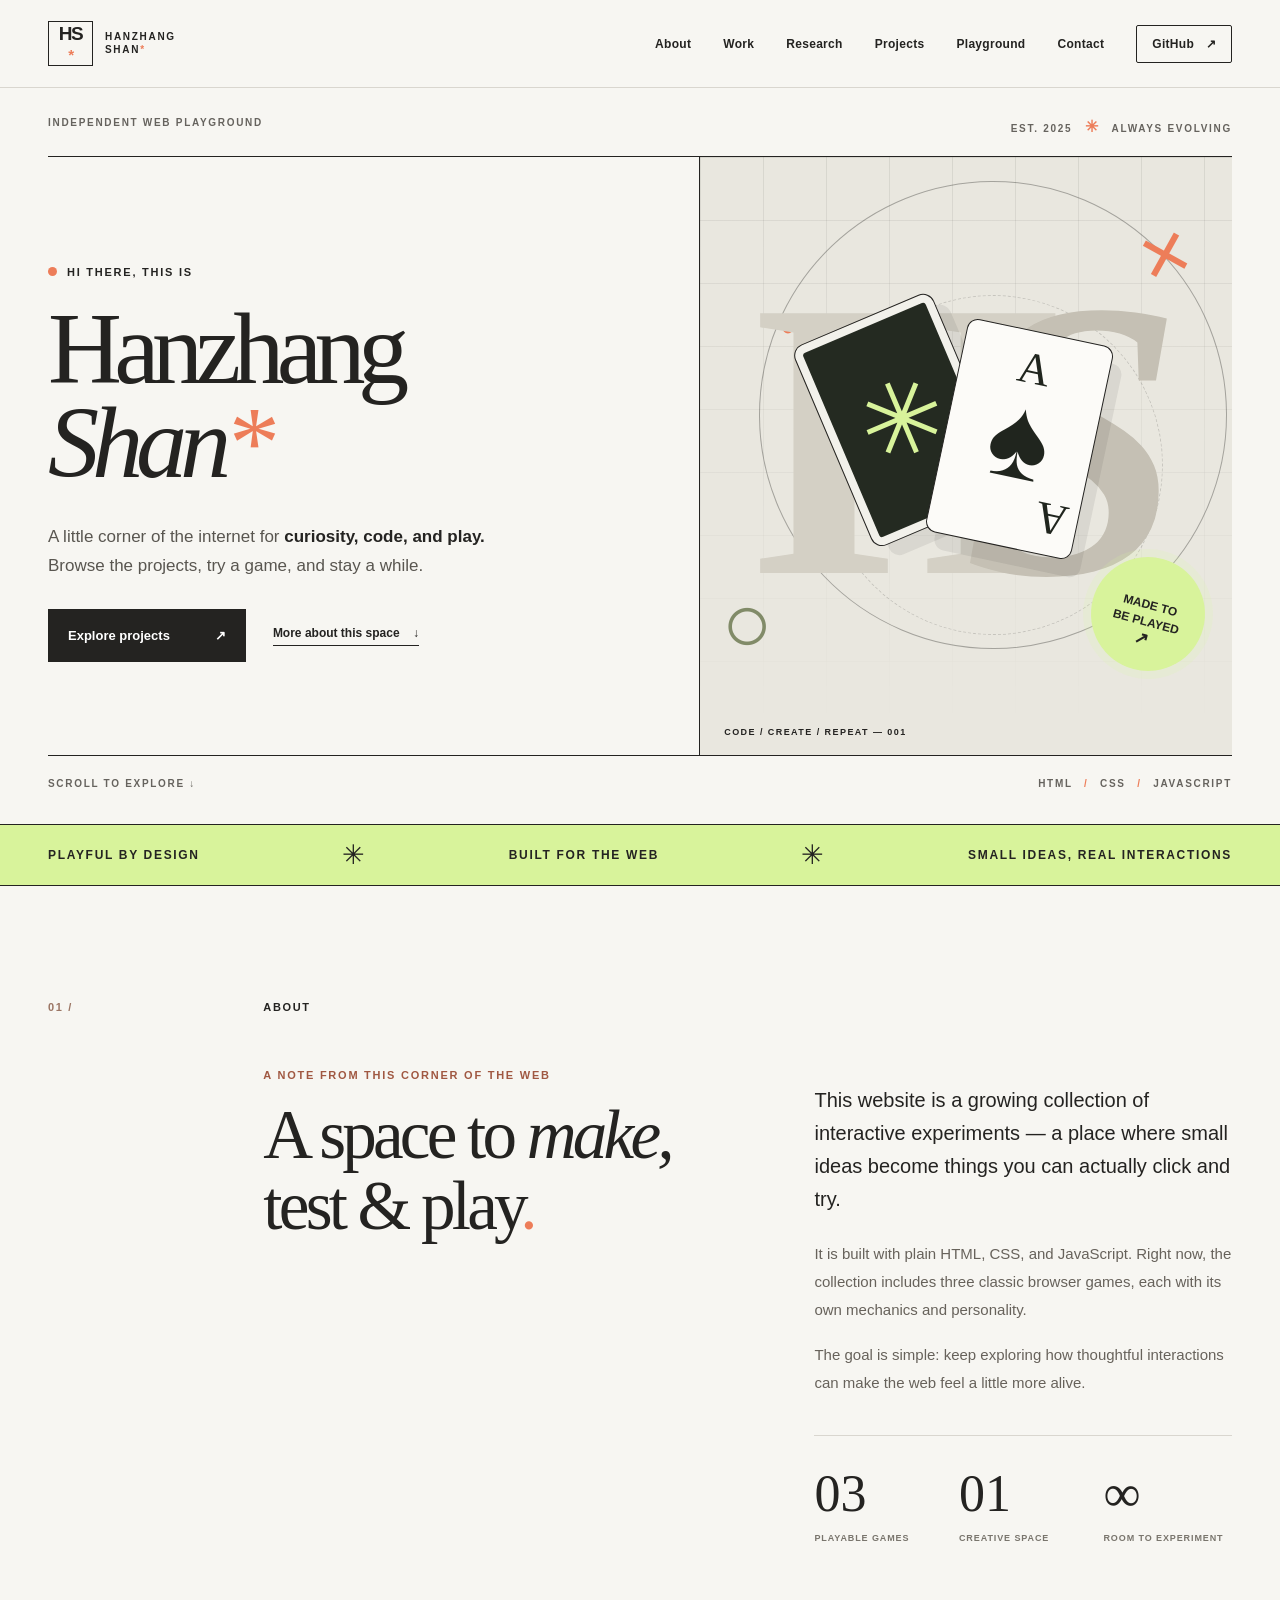
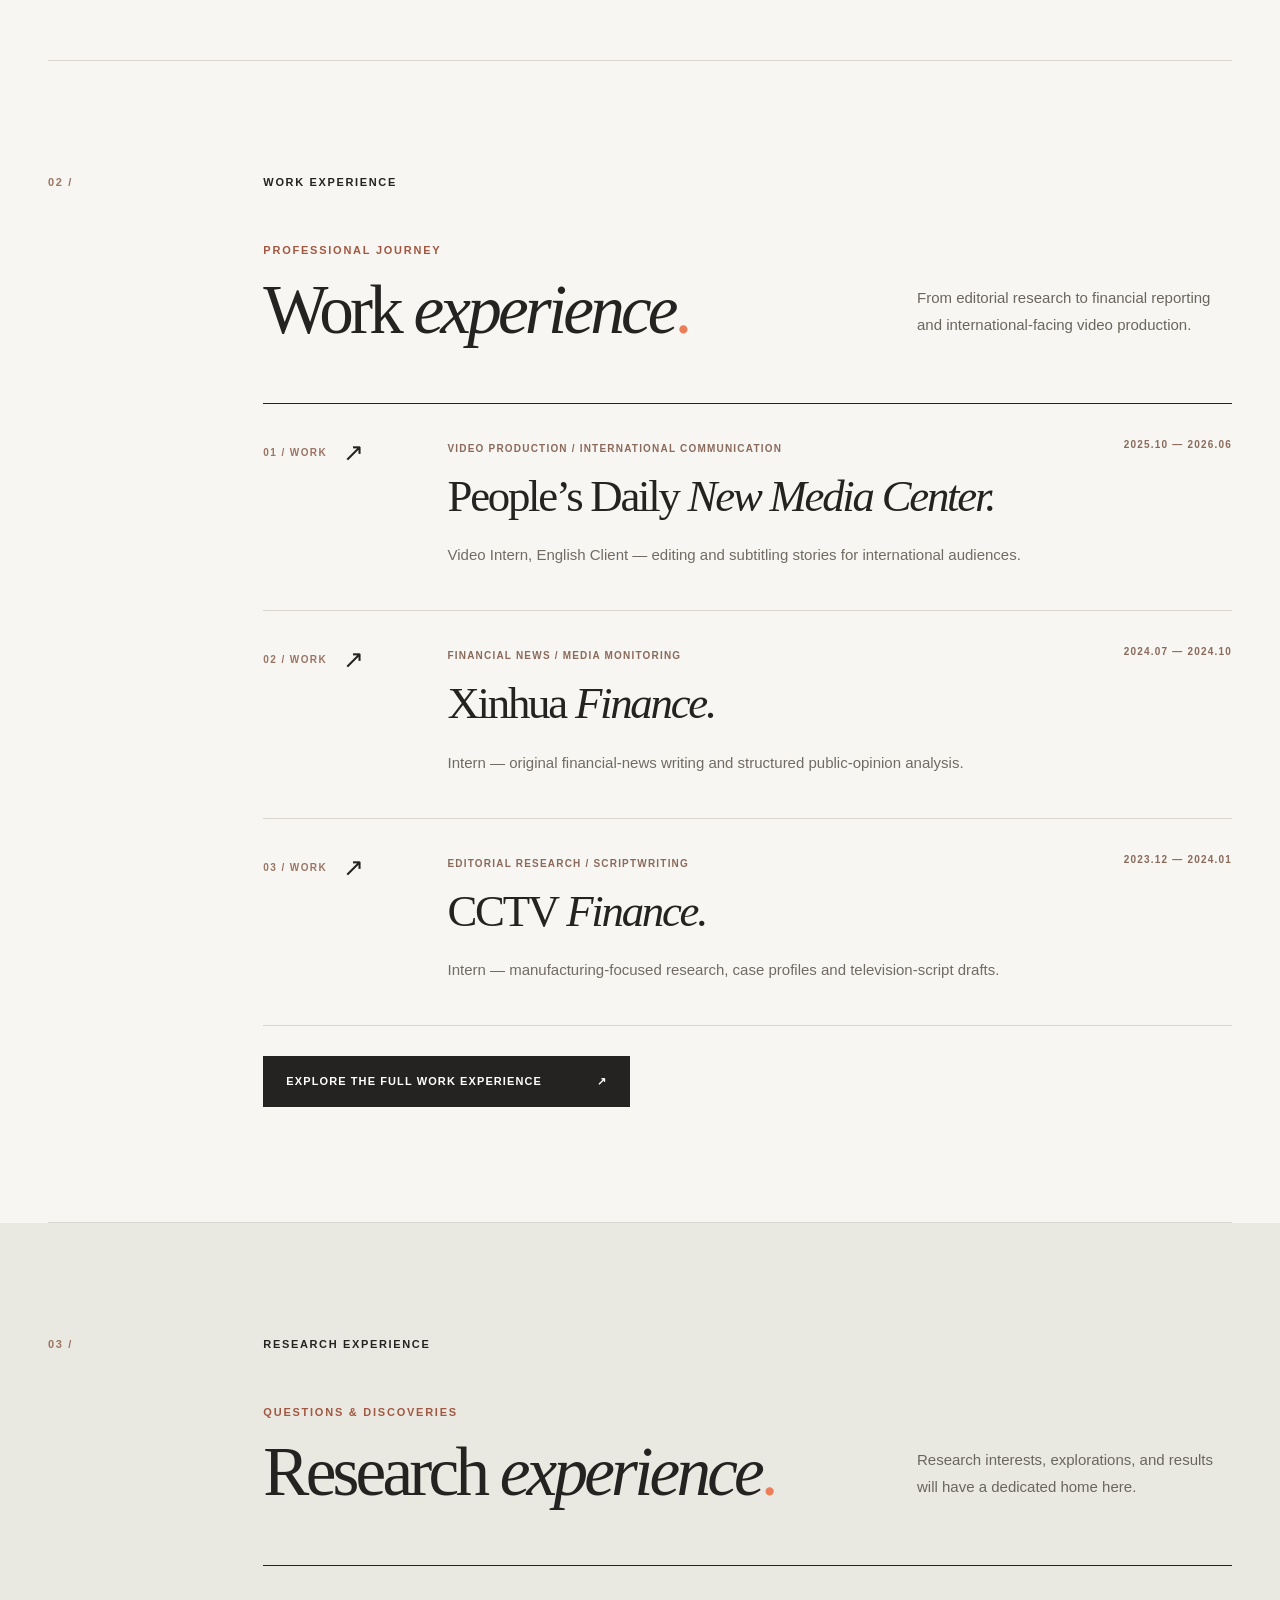
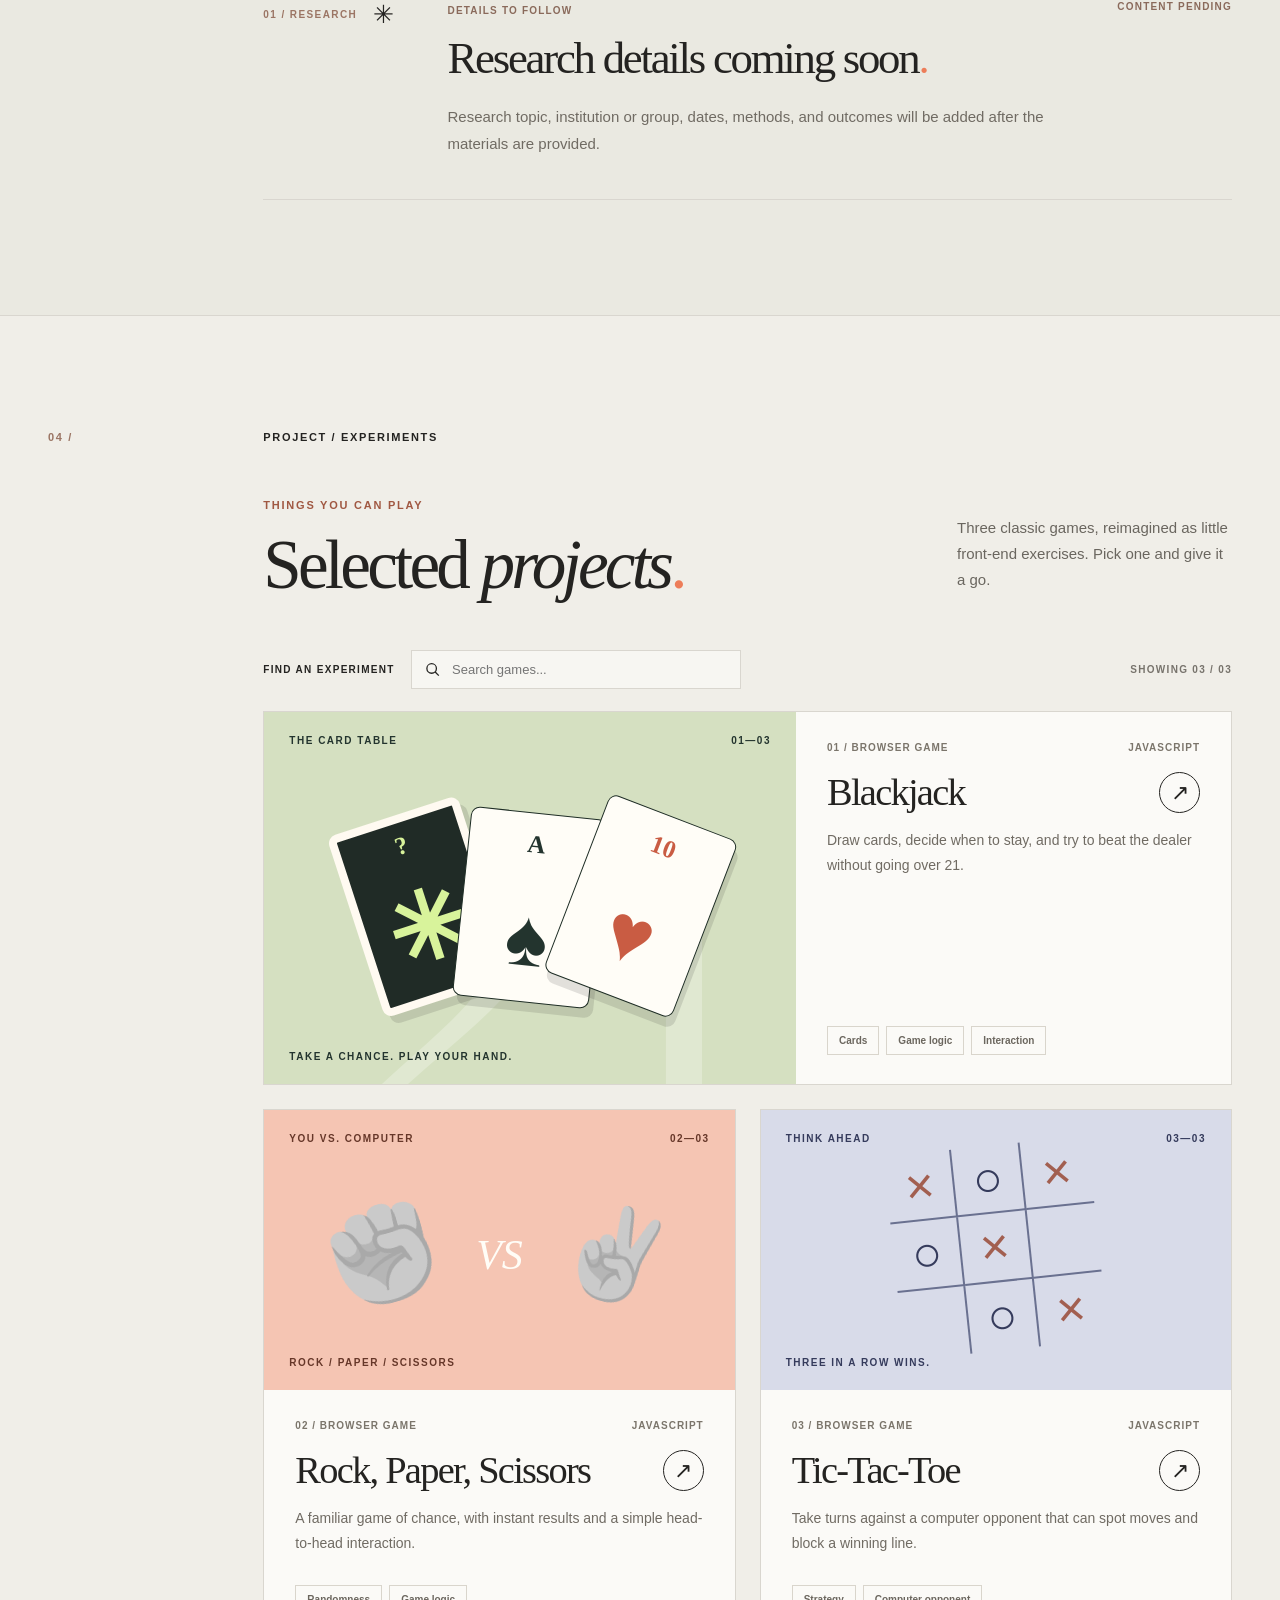
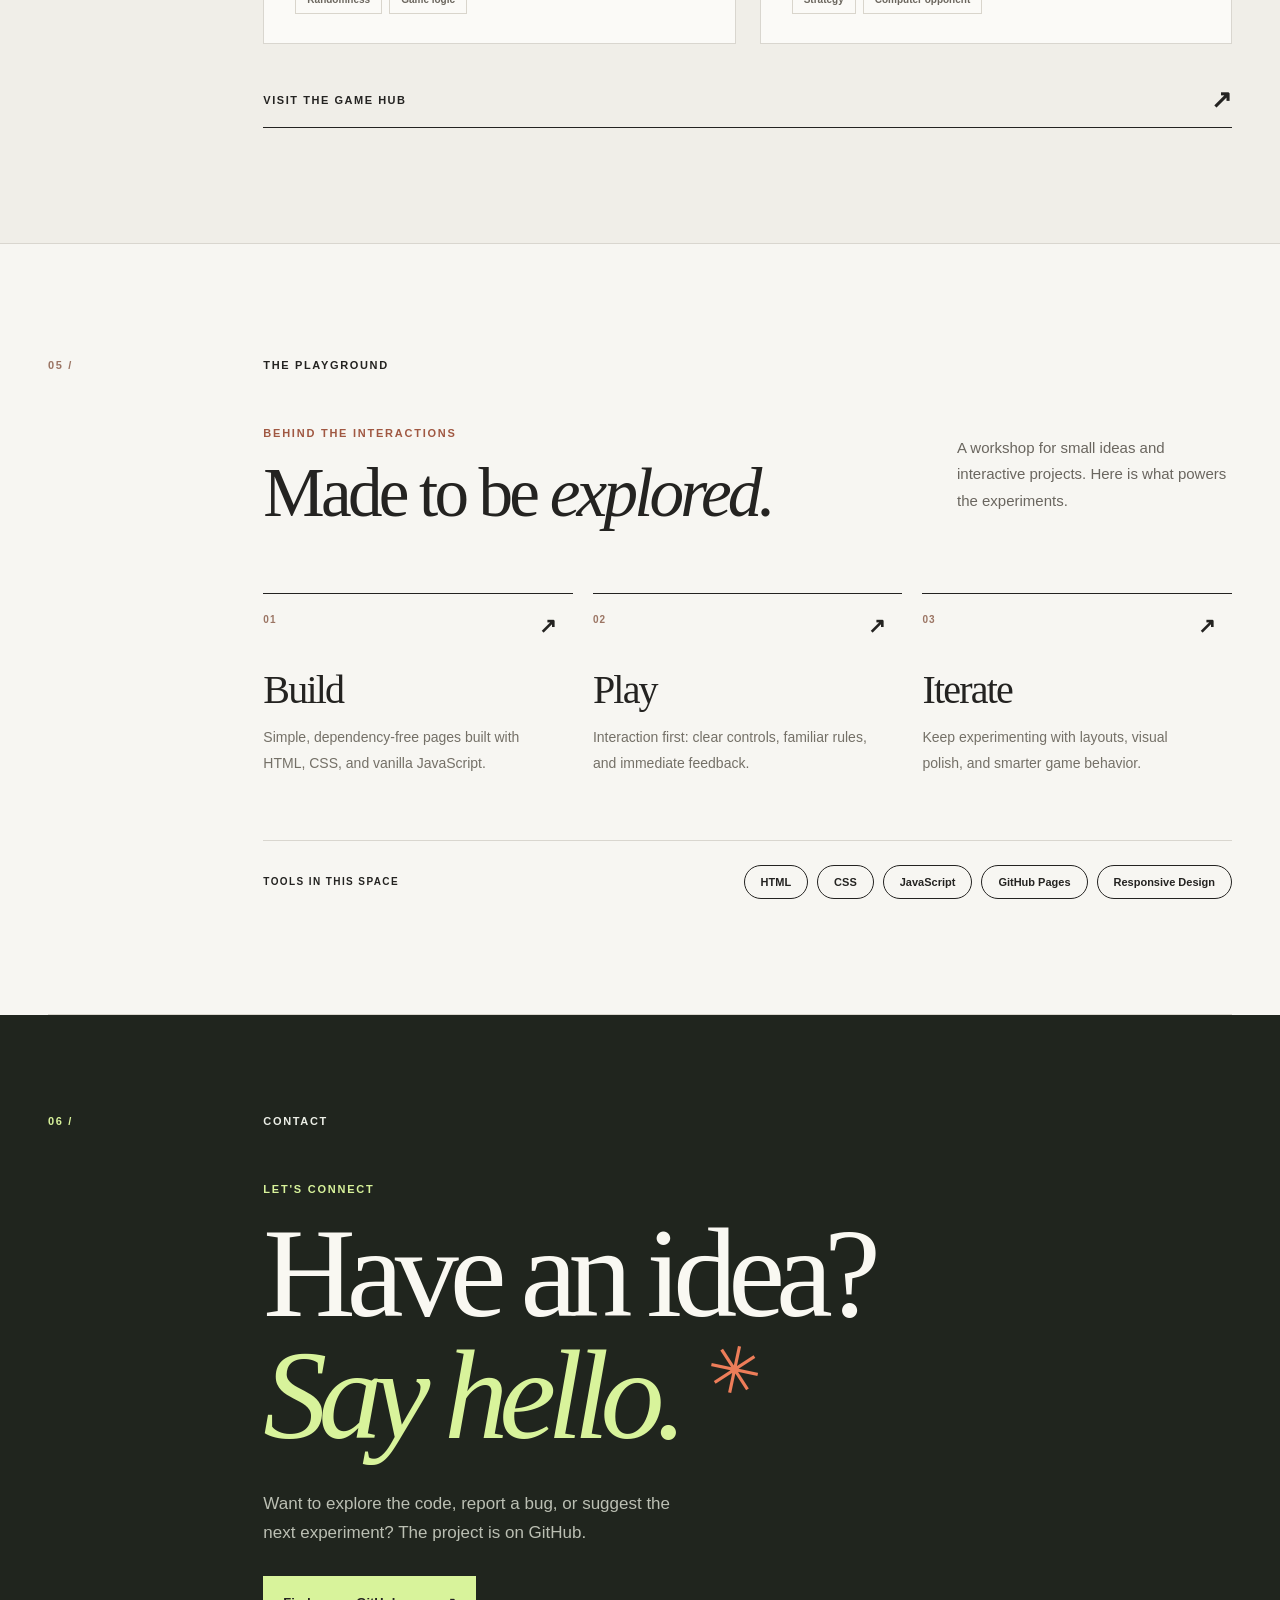
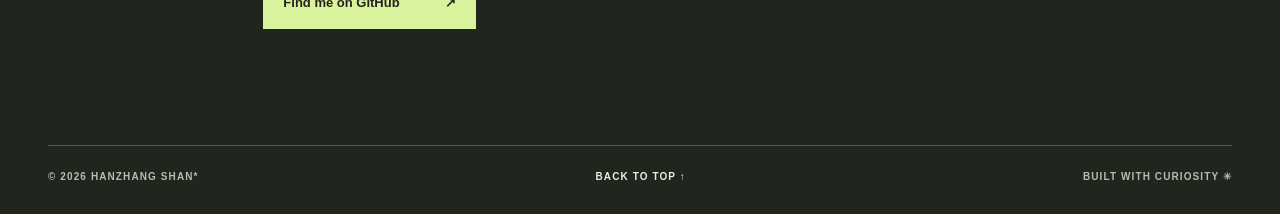
==== commit 6ed0f44d: "Add files via upload" ====
--- a/index.html
+++ b/index.html
@@ -22,7 +22,7 @@
       </button>
       <nav class="site-nav" id="site-nav" aria-label="Main navigation">
         <a href="#about">About</a>
-        <a href="#work-experience">Work</a>
+        <a href="./Work_Experience.html">Work</a>
         <a href="#research-experience">Research</a>
         <a href="#projects">Projects</a>
         <a href="#playground">Playground</a>
@@ -76,24 +76,17 @@
     </section>
 
 
-    <!-- WORK EXPERIENCE: replace the placeholder with verified entries after materials arrive. -->
+    <!-- A concise homepage introduction, with the full timeline on its own page. -->
     <section class="section container experience-section" id="work-experience" aria-labelledby="work-experience-heading">
       <div class="section-label"><span class="section-number">02 /</span><span>WORK EXPERIENCE</span></div>
       <div class="section-content">
-        <div class="experience-intro">
-          <div>
-            <p class="section-kicker">PROFESSIONAL JOURNEY</p>
-            <h2 id="work-experience-heading" class="section-heading">Work <em>experience</em><span class="period">.</span></h2>
-          </div>
-          <p>Roles, projects, and contributions — a place for the work behind the work.</p>
+        <div class="experience-intro"><div><p class="section-kicker">PROFESSIONAL JOURNEY</p><h2 id="work-experience-heading" class="section-heading">Work <em>experience</em><span class="period">.</span></h2></div><p>From editorial research to financial reporting and international-facing video production.</p></div>
+        <div class="experience-list">
+          <article class="experience-entry"><div class="experience-index"><span>01 / WORK</span><span class="experience-symbol" aria-hidden="true">↗</span></div><div class="experience-detail"><span class="experience-status">VIDEO PRODUCTION / INTERNATIONAL COMMUNICATION</span><h3>People’s Daily <em>New Media Center.</em></h3><p>Video Intern, English Client — editing and subtitling stories for international audiences.</p></div><span class="experience-note">2025.10 — 2026.06</span></article>
+          <article class="experience-entry"><div class="experience-index"><span>02 / WORK</span><span class="experience-symbol" aria-hidden="true">↗</span></div><div class="experience-detail"><span class="experience-status">FINANCIAL NEWS / MEDIA MONITORING</span><h3>Xinhua <em>Finance.</em></h3><p>Intern — original financial-news writing and structured public-opinion analysis.</p></div><span class="experience-note">2024.07 — 2024.10</span></article>
+          <article class="experience-entry"><div class="experience-index"><span>03 / WORK</span><span class="experience-symbol" aria-hidden="true">↗</span></div><div class="experience-detail"><span class="experience-status">EDITORIAL RESEARCH / SCRIPTWRITING</span><h3>CCTV <em>Finance.</em></h3><p>Intern — manufacturing-focused research, case profiles and television-script drafts.</p></div><span class="experience-note">2023.12 — 2024.01</span></article>
         </div>
-        <div class="experience-list">
-          <article class="experience-entry is-placeholder">
-            <div class="experience-index"><span>01 / WORK</span><span class="experience-symbol" aria-hidden="true">↗</span></div>
-            <div class="experience-detail"><span class="experience-status">DETAILS TO FOLLOW</span><h3>Work details coming soon<span class="period">.</span></h3><p>Organization, role, dates, and key contributions will be added once the supporting materials are provided.</p></div>
-            <span class="experience-note">CONTENT PENDING</span>
-          </article>
-        </div>
+        <a class="we-index-link" href="./Work_Experience.html">EXPLORE THE FULL WORK EXPERIENCE <span aria-hidden="true">↗</span></a>
       </div>
     </section>
 
--- a/index.css
+++ b/index.css
@@ -70,3 +70,8 @@
 @media(max-width:1100px){.hero h1{font-size:clamp(68px,8.5vw,105px)}}
 @media(max-width:740px){.hero h1{font-size:clamp(65px,13vw,91px)}.experience-intro{align-items:start;flex-direction:column;gap:20px}.experience-intro>p{max-width:560px}.experience-list{margin-top:40px}.experience-entry{grid-template-columns:1fr;gap:19px;padding:28px 0 32px}.experience-index{justify-content:space-between}.experience-note{text-align:left}.experience-detail h3{font-size:clamp(31px,7.5vw,43px)}}
 @media(max-width:440px){.hero h1{font-size:clamp(53px,13vw,66px)}.experience-detail h3{font-size:clamp(28px,7.5vw,36px)}}
+
+/* Link from the homepage experience preview to the full editorial timeline. */
+.we-index-link{display:inline-flex;align-items:center;justify-content:space-between;gap:55px;margin-top:30px;padding:19px 23px;text-decoration:none;background:var(--ink);color:#fff;font-size:11px;letter-spacing:.1em;font-weight:900;transition:background .2s,transform .2s}
+.we-index-link:hover{background:#46503a;transform:translateY(-2px)}
+@media(max-width:440px){.we-index-link{width:100%;gap:15px;font-size:10px}}
